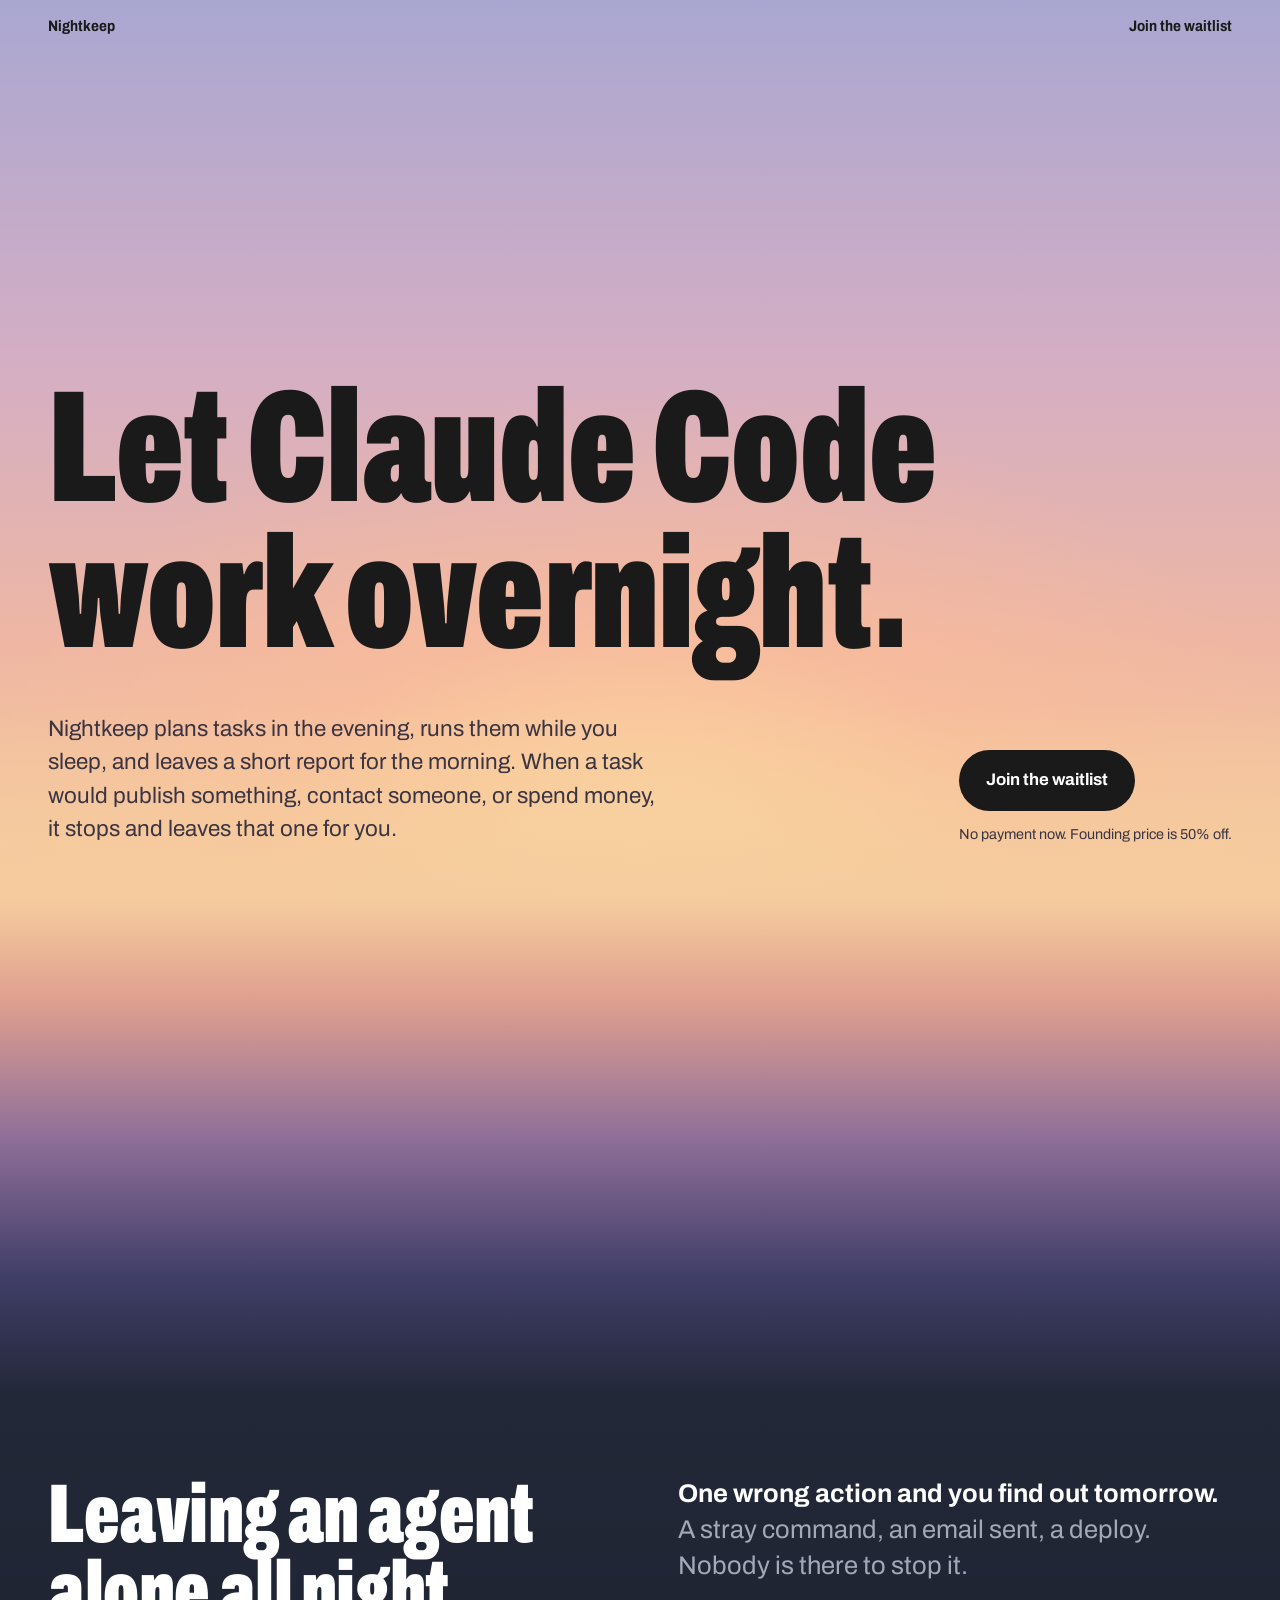
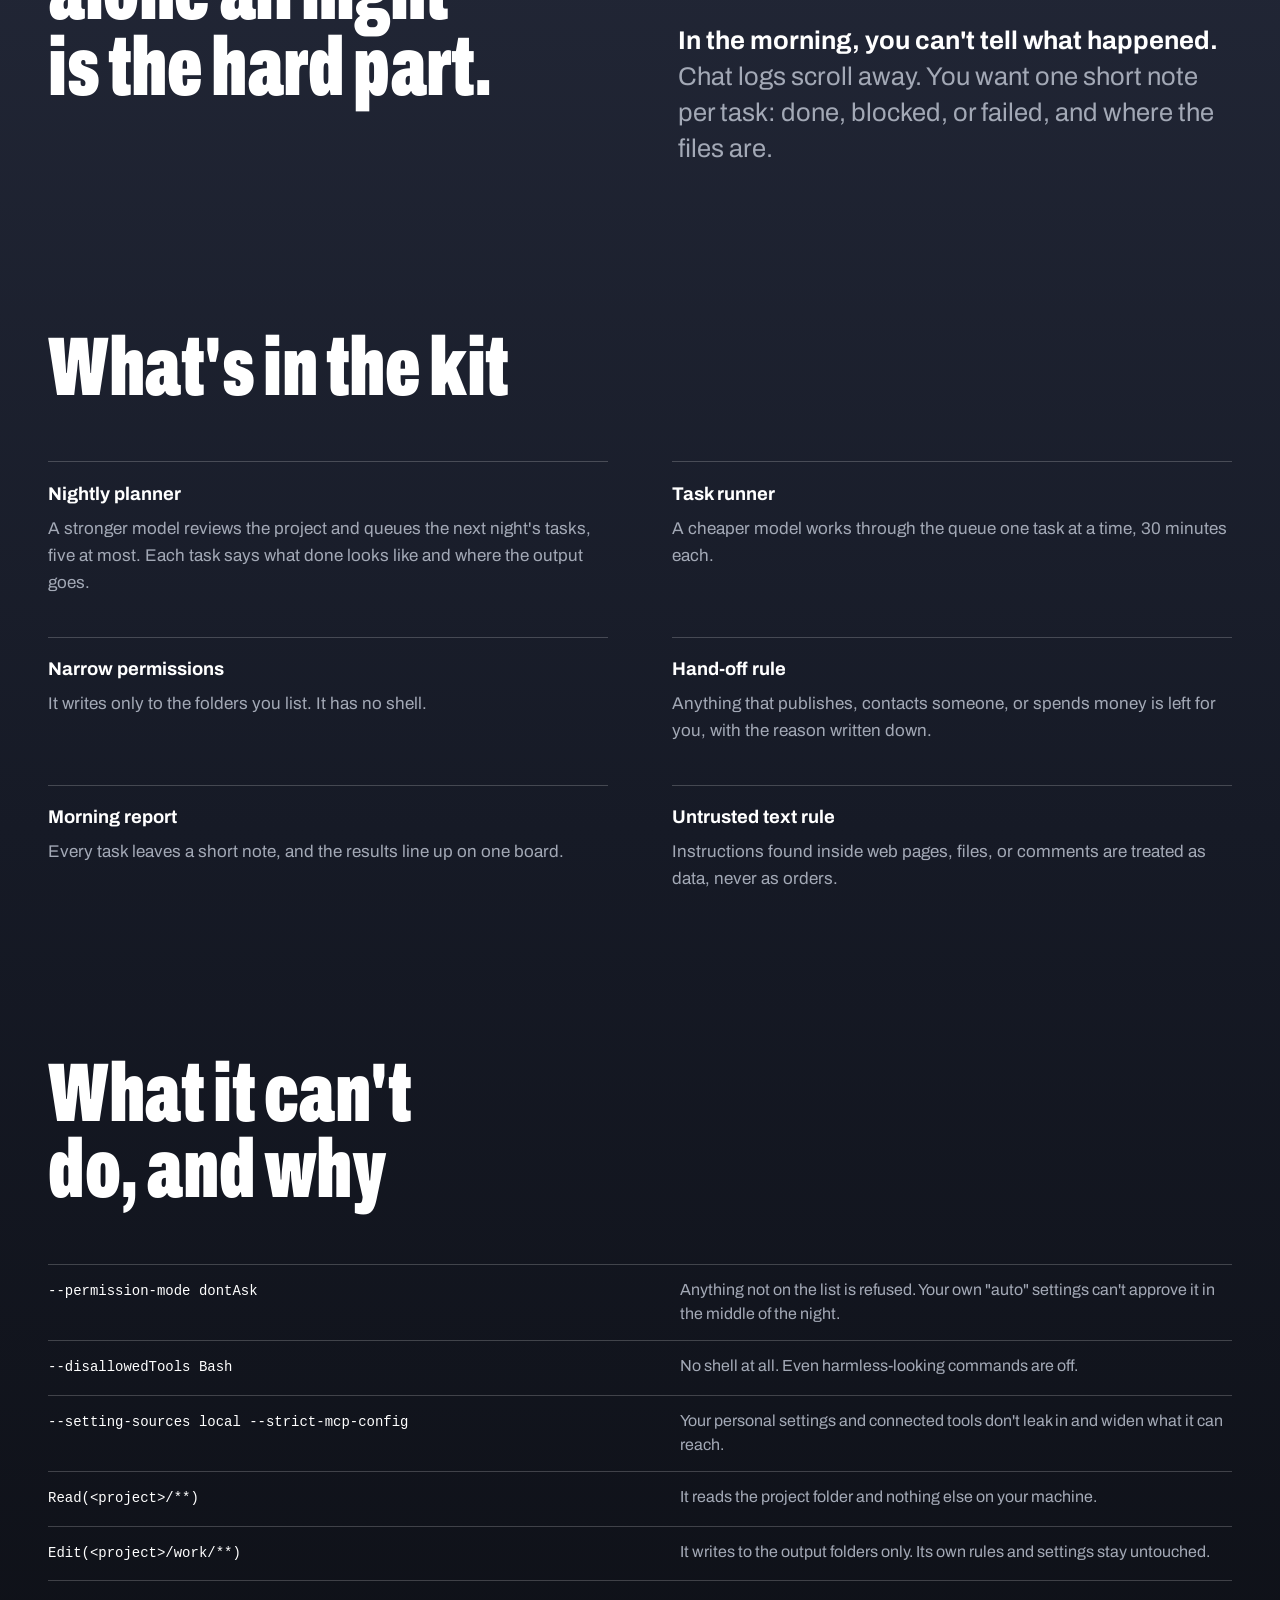
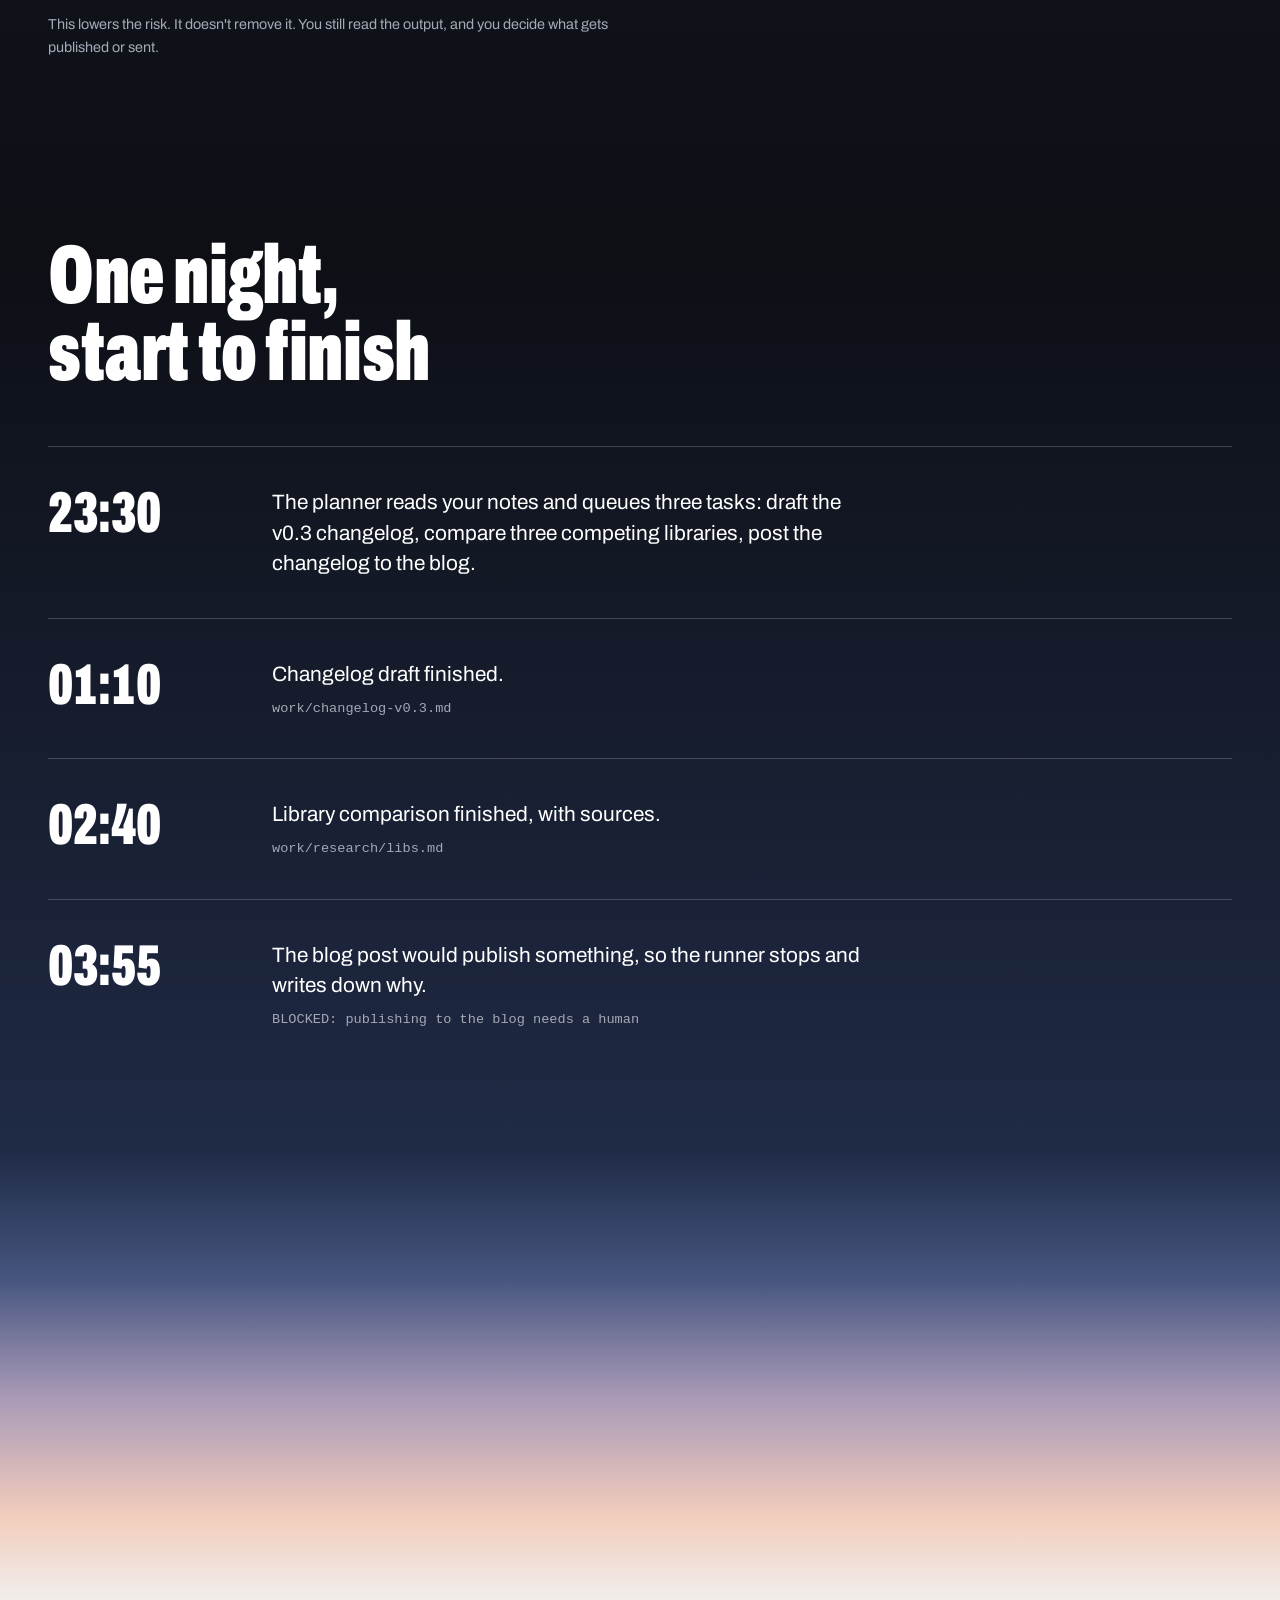
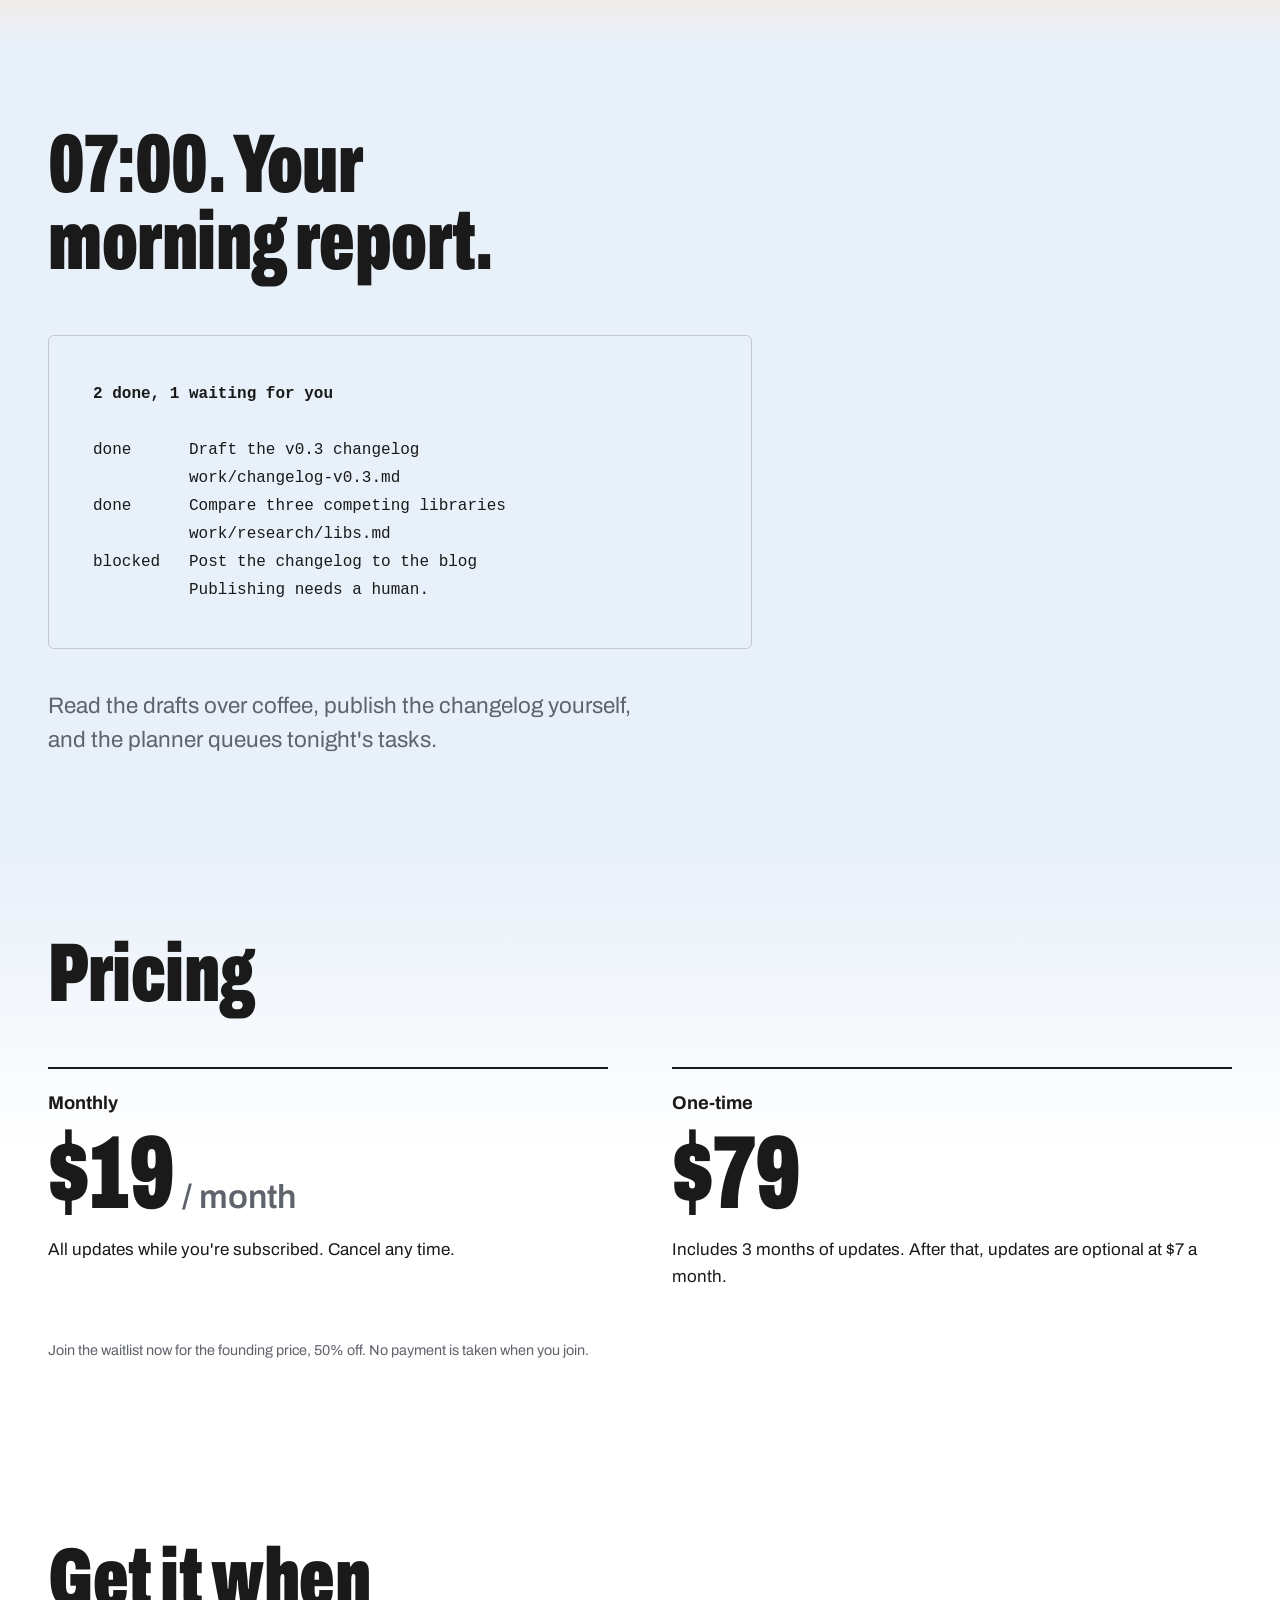
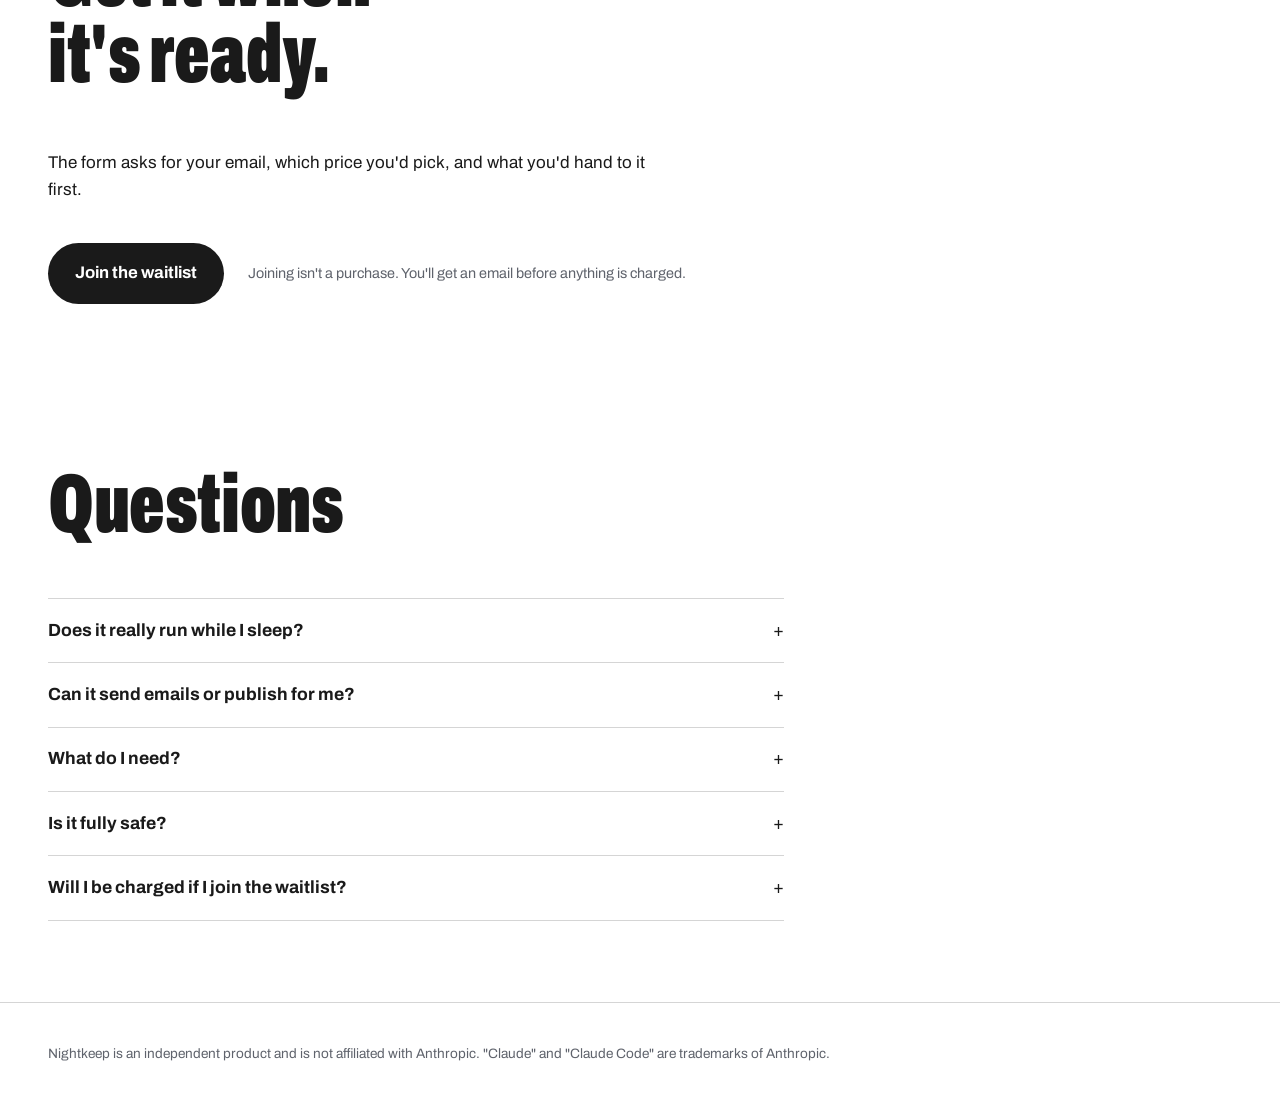
==== overnight/index.html @ c1ae65b8 "Landing pages for the Nightkeep kits Co-Authored-By: Claude Opus 5.5 <noreply@anthropic.com>" ====
<!DOCTYPE html>
<html lang="en">
<head>
<meta charset="utf-8">
<meta name="viewport" content="width=device-width, initial-scale=1, viewport-fit=cover">
<meta name="theme-color" content="#a9a7d1">
<link rel="icon" href="../favicon.svg" type="image/svg+xml">
<title>Nightkeep: overnight agent kit for Claude Code</title>
<meta name="description" content="Plan tasks one night, let Claude Code run them the next, read a report in the morning. It stops and asks before publishing, contacting anyone, or spending money.">
<link rel="preconnect" href="https://fonts.googleapis.com">
<link rel="preconnect" href="https://fonts.gstatic.com" crossorigin>
<link rel="stylesheet" href="https://fonts.googleapis.com/css2?family=Archivo:wdth,wght@62..125,400..900&display=swap">
<link rel="stylesheet" href="../site.css">
</head>
<body>
<header class="bar">
  <a href="../">Nightkeep</a>
  <span class="bar-right">
    <a class="bar-label" href="#signup">Join the waitlist</a>
  </span>
</header>

<main>
<section class="hero">
  <h1>Let Claude Code work overnight.</h1>
  <div class="hero-foot">
    <p class="lead">Nightkeep plans tasks in the evening, runs them while you sleep, and leaves a short report for the morning. When a task would publish something, contact someone, or spend money, it stops and leaves that one for you.</p>
    <div class="hero-actions">
      <a class="btn" href="TALLY_URL">Join the waitlist</a>
      <span class="small">No payment now. Founding price is 50% off.</span>
    </div>
  </div>
</section>

<div class="tone-night">
<section>
  <div class="wrap split">
    <h2>Leaving an agent alone all night is the hard part.</h2>
    <ul class="pains">
      <li><p><strong>One wrong action and you find out tomorrow.</strong> <span>A stray command, an email sent, a deploy. Nobody is there to stop it.</span></p></li>
      <li><p><strong>In the morning, you can't tell what happened.</strong> <span>Chat logs scroll away. You want one short note per task: done, blocked, or failed, and where the files are.</span></p></li>
    </ul>
  </div>
</section>

<section>
  <div class="wrap">
    <h2>What's in the kit</h2>
    <dl class="kit">
      <div><dt>Nightly planner</dt><dd>A stronger model reviews the project and queues the next night's tasks, five at most. Each task says what done looks like and where the output goes.</dd></div>
      <div><dt>Task runner</dt><dd>A cheaper model works through the queue one task at a time, 30 minutes each.</dd></div>
      <div><dt>Narrow permissions</dt><dd>It writes only to the folders you list. It has no shell.</dd></div>
      <div><dt>Hand-off rule</dt><dd>Anything that publishes, contacts someone, or spends money is left for you, with the reason written down.</dd></div>
      <div><dt>Morning report</dt><dd>Every task leaves a short note, and the results line up on one board.</dd></div>
      <div><dt>Untrusted text rule</dt><dd>Instructions found inside web pages, files, or comments are treated as data, never as orders.</dd></div>
    </dl>
  </div>
</section>

<section>
  <div class="wrap">
    <h2>What it can't do, and why</h2>
    <ul class="command">
      <li><code>--permission-mode dontAsk</code><span>Anything not on the list is refused. Your own "auto" settings can't approve it in the middle of the night.</span></li>
      <li><code>--disallowedTools Bash</code><span>No shell at all. Even harmless-looking commands are off.</span></li>
      <li><code>--setting-sources local --strict-mcp-config</code><span>Your personal settings and connected tools don't leak in and widen what it can reach.</span></li>
      <li><code>Read(&lt;project&gt;/**)</code><span>It reads the project folder and nothing else on your machine.</span></li>
      <li><code>Edit(&lt;project&gt;/work/**)</code><span>It writes to the output folders only. Its own rules and settings stay untouched.</span></li>
    </ul>
    <p class="small after">This lowers the risk. It doesn't remove it. You still read the output, and you decide what gets published or sent.</p>
  </div>
</section>

<section>
  <div class="wrap">
    <h2>One night, start to finish</h2>
    <ol class="night-log">
      <li><time>23:30</time><p>The planner reads your notes and queues three tasks: draft the v0.3 changelog, compare three competing libraries, post the changelog to the blog.</p></li>
      <li><time>01:10</time><p>Changelog draft finished.<span class="state">work/changelog-v0.3.md</span></p></li>
      <li><time>02:40</time><p>Library comparison finished, with sources.<span class="state">work/research/libs.md</span></p></li>
      <li><time>03:55</time><p>The blog post would publish something, so the runner stops and writes down why.<span class="state">BLOCKED: publishing to the blog needs a human</span></p></li>
    </ol>
  </div>
</section>

</div>

<section class="dawn">
  <div class="wrap">
    <h2>07:00. Your morning report.</h2>
<pre class="report"><b>2 done, 1 waiting for you</b>

done      Draft the v0.3 changelog
          work/changelog-v0.3.md
done      Compare three competing libraries
          work/research/libs.md
blocked   Post the changelog to the blog
          Publishing needs a human.</pre>
    <p class="lead">Read the drafts over coffee, publish the changelog yourself, and the planner queues tonight's tasks.</p>
  </div>
</section>

<section id="pricing">
  <div class="wrap">
    <h2>Pricing</h2>
    <div class="plans">
      <div class="plan"><h3>Monthly</h3><p class="price">$19<small> / month</small></p><p>All updates while you're subscribed. Cancel any time.</p></div>
      <div class="plan"><h3>One-time</h3><p class="price">$79</p><p>Includes 3 months of updates. After that, updates are optional at $7 a month.</p></div>
    </div>
    <p class="small after">Join the waitlist now for the founding price, 50% off. No payment is taken when you join.</p>
  </div>
</section>

<section id="signup" class="cta-end">
  <div class="wrap">
    <h2>Get it when it's ready.</h2>
    <p>The form asks for your email, which price you'd pick, and what you'd hand to it first.</p>
    <div class="hero-actions">
      <a class="btn" href="TALLY_URL">Join the waitlist</a>
      <span class="small">Joining isn't a purchase. You'll get an email before anything is charged.</span>
    </div>
  </div>
</section>

<section>
  <div class="wrap faq">
    <h2>Questions</h2>
    <details><summary>Does it really run while I sleep?</summary><p>Yes. The runner is built for unattended runs, scheduled on your own machine or server. Watch the first few runs yourself.</p></details>
    <details><summary>Can it send emails or publish for me?</summary><p>No, by design. Those tasks stop with a note and wait for you.</p></details>
    <details><summary>What do I need?</summary><p>Claude Code and an Anthropic account. Model usage is billed by Anthropic, not by Nightkeep.</p></details>
    <details><summary>Is it fully safe?</summary><p>No tool can promise that. The kit limits where the agent writes, what it can run, and how long it works, and it hands risky actions to you. Read the output.</p></details>
    <details><summary>Will I be charged if I join the waitlist?</summary><p>No. Joining only records your email and the price you'd pick. You'll be contacted before any charge.</p></details>
  </div>
</section>
</main>

<footer class="site-footer">Nightkeep is an independent product and is not affiliated with Anthropic. "Claude" and "Claude Code" are trademarks of Anthropic.</footer>
</body>
</html>
---- site.css ----
:root {
  --paper: #ffffff;
  --ink: #1a1a1a;
  --mute: #5f636c;
  --night-mute: #a3a9b6;
  --dusk-top: #a9a7d1;
  --dusk-low: #f5cc9e;
  --morning: #e8f0f9;
  --band: clamp(14rem, 55vh, 34rem);
  --bg: var(--paper);
  --fg: var(--ink);
  --sub: var(--mute);
  --rule: rgba(26, 26, 26, 0.18);
  --font: "Archivo", "Helvetica Neue", Arial, sans-serif;
  --mono: ui-monospace, "SF Mono", Menlo, Consolas, monospace;
  --gutter: clamp(1rem, 4vw, 3rem);
  --measure: 38rem;
}

* { box-sizing: border-box; }

html { scroll-behavior: smooth; }

body {
  margin: 0;
  font: 400 1.0625rem/1.6 var(--font);
  color: var(--fg);
  background: var(--paper);
  -webkit-font-smoothing: antialiased;
  padding-bottom: env(safe-area-inset-bottom);
}

/* The page runs evening, night, morning, day. The evening sky is the hero,
   a dusk band leads into the night, which deepens towards 1am and turns blue
   before dawn, and a sunrise band leads into the morning report. */
.tone-night {
  --fg: var(--paper);
  --sub: var(--night-mute);
  --rule: rgba(255, 255, 255, 0.2);
  color: var(--fg);
  padding-top: var(--band);
  background: linear-gradient(
    var(--dusk-low) 0,
    #e0a08f calc(var(--band) * 0.2),
    #8f6f99 calc(var(--band) * 0.48),
    #403e68 calc(var(--band) * 0.76),
    #232838 var(--band),
    #161a26 calc(var(--band) + (100% - var(--band)) * 0.35),
    #0d0f15 calc(var(--band) + (100% - var(--band)) * 0.7),
    #1f2a45 100%
  );
}
.tone-night section { background: none; }

.dawn {
  padding-top: calc(var(--band) + clamp(3.5rem, 9vh, 6.5rem));
  background: linear-gradient(
    #1f2a45 0,
    #46557f calc(var(--band) * 0.26),
    #a99ab7 calc(var(--band) * 0.5),
    #f2cdbc calc(var(--band) * 0.74),
    #f1ece9 calc(var(--band) * 0.9),
    var(--morning) var(--band)
  );
}
.dawn + section { background: linear-gradient(var(--morning), var(--paper) 50%); }

@media (prefers-reduced-motion: reduce) {
  html { scroll-behavior: auto; }
  .hero::before { animation: none; }
}

a { color: inherit; text-underline-offset: 0.22em; text-decoration-thickness: 1px; }
a:hover { text-decoration-thickness: 2px; }
a:focus-visible, button:focus-visible, summary:focus-visible {
  outline: 2px solid currentColor;
  outline-offset: 4px;
}

.bar {
  position: absolute;
  inset: 0 0 auto;
  z-index: 1;
  display: flex;
  align-items: baseline;
  justify-content: space-between;
  gap: 1rem;
  padding: 0.9rem var(--gutter);
  font-weight: 700;
  font-stretch: 87%;
  font-size: 0.95rem;
}
.bar a { text-decoration: none; }
.bar-right { display: flex; gap: 1.5rem; align-items: baseline; }

.wrap {
  padding-inline: var(--gutter);
  max-width: 82rem;
  margin-inline: auto;
}

section { padding-block: clamp(3.5rem, 9vh, 6.5rem); background: var(--paper); }

h1, h2, .display {
  font-family: var(--font);
  font-stretch: 62%;
  font-weight: 900;
  line-height: 0.92;
  letter-spacing: -0.005em;
  margin: 0;
  text-wrap: balance;
}

h1 { font-size: clamp(3.6rem, 12.4vw, 13rem); }
h1.long { font-size: clamp(3.2rem, 9.4vw, 10rem); }
h2 { font-size: clamp(2.4rem, 6.5vw, 5.4rem); max-width: 14ch; margin-bottom: clamp(2rem, 5vw, 3.5rem); }
h3 { font-size: 1.15rem; font-weight: 700; margin: 0 0 0.35rem; }

p { margin: 0 0 1rem; max-width: var(--measure); }
.lead { font-size: clamp(1.15rem, 2vw, 1.4rem); line-height: 1.5; color: var(--sub); margin-top: clamp(1.5rem, 4vw, 2.5rem); }
.small { font-size: 0.9rem; color: var(--sub); }
.after { margin-top: 2rem; }

.hero {
  --sub: #3b3442;
  position: relative;
  isolation: isolate;
  overflow: hidden;
  min-height: 100svh;
  display: flex;
  flex-direction: column;
  justify-content: flex-end;
  padding: calc(3.4rem + clamp(3rem, 10vh, 6rem)) max(var(--gutter), (100% - 82rem) / 2 + var(--gutter)) clamp(2rem, 6vh, 4rem);
  background: linear-gradient(var(--dusk-top), #d4aec4 40%, #efb7a3 72%, var(--dusk-low));
}
/* The low sun: a warm glow that sinks and rises slowly behind the headline. */
.hero::before {
  content: "";
  position: absolute;
  z-index: -1;
  left: 50%;
  bottom: -40vmax;
  width: 110vmax;
  height: 80vmax;
  margin-left: -55vmax;
  background: radial-gradient(closest-side, rgba(255, 222, 160, 0.95), rgba(255, 190, 150, 0.45) 55%, rgba(255, 190, 150, 0) 100%);
  animation: sun 22s ease-in-out infinite alternate;
}
.hero::after {
  content: "";
  position: absolute;
  z-index: -1;
  inset: auto 0 0;
  height: 22vh;
  background: linear-gradient(rgba(245, 204, 158, 0), var(--dusk-low));
}
@keyframes sun {
  from { transform: translate3d(-12%, 0, 0) scale(1); }
  to { transform: translate3d(12%, 14%, 0) scale(0.9); }
}
.hero-foot {
  display: grid;
  grid-template-columns: minmax(0, 1fr) auto;
  gap: 2rem clamp(2rem, 6vw, 6rem);
  align-items: end;
  margin-top: clamp(2rem, 5vh, 3.5rem);
}
.hero-foot .lead { margin: 0; }
.hero-actions { display: flex; flex-wrap: wrap; gap: 1rem 1.5rem; align-items: center; margin-top: 2.5rem; }
.hero-foot .hero-actions { margin: 0; flex-direction: column; align-items: flex-start; gap: 0.75rem; }

.btn {
  display: inline-block;
  padding: 1.05rem 1.7rem;
  background: var(--fg);
  color: var(--bg);
  text-decoration: none;
  font-weight: 700;
  font-size: 1.05rem;
  border-radius: 999px;
  transition: transform 0.2s ease;
}
.btn:hover { transform: translateY(-2px); }
.btn:active { transform: translateY(0); }

.split {
  display: grid;
  grid-template-columns: minmax(0, 1fr) minmax(0, 1fr);
  gap: clamp(2rem, 6vw, 6rem);
}

.pains { display: grid; gap: 2.5rem; margin: 0; padding: 0; list-style: none; }
.pains p { font-size: clamp(1.25rem, 2.2vw, 1.6rem); line-height: 1.4; margin: 0; }
.pains strong { display: block; font-weight: 700; }
.pains span { color: var(--sub); }

.kit { display: grid; grid-template-columns: repeat(2, minmax(0, 1fr)); gap: 2.5rem clamp(2rem, 5vw, 5rem); margin: 0; }
.kit div { border-top: 1px solid var(--rule); padding-top: 1.1rem; }
.kit dt { font-weight: 700; font-size: 1.15rem; margin-bottom: 0.35rem; }
.kit dd { margin: 0; color: var(--sub); }

.command {
  font-family: var(--mono);
  font-size: clamp(0.8rem, 1.4vw, 0.95rem);
  line-height: 1.9;
  margin: 0;
  padding: 0;
  list-style: none;
  border-top: 1px solid var(--rule);
}
.command li {
  display: grid;
  grid-template-columns: minmax(0, 1.1fr) minmax(0, 1fr);
  gap: 1.5rem;
  padding: 0.85rem 0;
  border-bottom: 1px solid var(--rule);
}
.command code { white-space: pre-wrap; overflow-wrap: anywhere; }
.command span { font-family: var(--font); font-size: 1rem; line-height: 1.5; color: var(--sub); }
.rules { font-family: var(--font); }
.rules strong { font-size: clamp(1.1rem, 1.8vw, 1.3rem); line-height: 1.4; }

.night-log { margin: 0; padding: 0; list-style: none; }
.night-log li {
  display: grid;
  grid-template-columns: clamp(5rem, 14vw, 11rem) minmax(0, 1fr);
  gap: clamp(1rem, 4vw, 3rem);
  padding-block: clamp(1.5rem, 4vw, 2.5rem);
  border-top: 1px solid var(--rule);
}
.night-log time {
  font-stretch: 62%;
  font-weight: 900;
  font-size: clamp(2rem, 5vw, 3.6rem);
  line-height: 0.9;
  font-variant-numeric: tabular-nums;
}
.night-log p { margin: 0; font-size: clamp(1.1rem, 1.8vw, 1.3rem); line-height: 1.45; }
.state { display: block; margin-top: 0.6rem; font-family: var(--mono); font-size: 0.85rem; color: var(--sub); }

.report {
  font-family: var(--mono);
  font-size: clamp(0.85rem, 1.5vw, 1rem);
  line-height: 1.75;
  margin: 0;
  padding: clamp(1.5rem, 4vw, 2.75rem);
  border: 1px solid var(--rule);
  border-radius: 6px;
  white-space: pre-wrap;
  overflow-wrap: anywhere;
  max-width: 44rem;
}
.report b { font-weight: 700; }

.plans { display: grid; grid-template-columns: repeat(2, minmax(0, 1fr)); gap: clamp(2rem, 5vw, 5rem); }
.plan { border-top: 2px solid var(--fg); padding-top: 1.25rem; }
.price {
  font-stretch: 62%;
  font-weight: 900;
  font-size: clamp(3.5rem, 9vw, 6.5rem);
  line-height: 0.9;
  margin: 0.5rem 0 1rem;
}
.price small { font-size: 0.32em; font-weight: 600; font-stretch: 100%; color: var(--sub); }

.faq details, .faq h2 { max-width: 46rem; }
details { border-top: 1px solid var(--rule); padding: 1.1rem 0; }
details:last-child { border-bottom: 1px solid var(--rule); }
summary { cursor: pointer; font-weight: 700; font-size: 1.1rem; list-style: none; display: flex; justify-content: space-between; gap: 1rem; }
summary::-webkit-details-marker { display: none; }
summary::after { content: "+"; font-weight: 400; transition: transform 0.2s ease; }
details[open] summary::after { transform: rotate(45deg); }
details p { margin: 0.75rem 0 0; color: var(--sub); }

code { font-family: var(--mono); font-size: 0.92em; }

.cta-end h2 { max-width: 16ch; }

.site-footer {
  padding: 2.5rem var(--gutter) 3rem;
  max-width: 82rem;
  margin-inline: auto;
  font-size: 0.85rem;
  color: var(--sub);
  border-top: 1px solid var(--rule);
}

.kits { margin: 0; padding: 0; list-style: none; border-top: 1px solid var(--rule); }
.kits li { border-bottom: 1px solid var(--rule); }
.kits a {
  display: grid;
  grid-template-columns: minmax(0, 1fr) auto;
  gap: 1rem 2rem;
  align-items: baseline;
  padding-block: clamp(1.5rem, 4vw, 2.5rem);
  text-decoration: none;
}
.kits .display { font-size: clamp(2.2rem, 6vw, 4.6rem); }
.kits p { grid-column: 1 / -1; margin: 0; color: var(--sub); }
.kits a:hover .display { text-decoration: underline; text-decoration-thickness: 3px; text-underline-offset: 0.12em; }

@media (max-width: 48rem) {
  .split, .kit, .plans, .hero-foot { grid-template-columns: minmax(0, 1fr); }
  .command li { grid-template-columns: minmax(0, 1fr); gap: 0.35rem; }
}
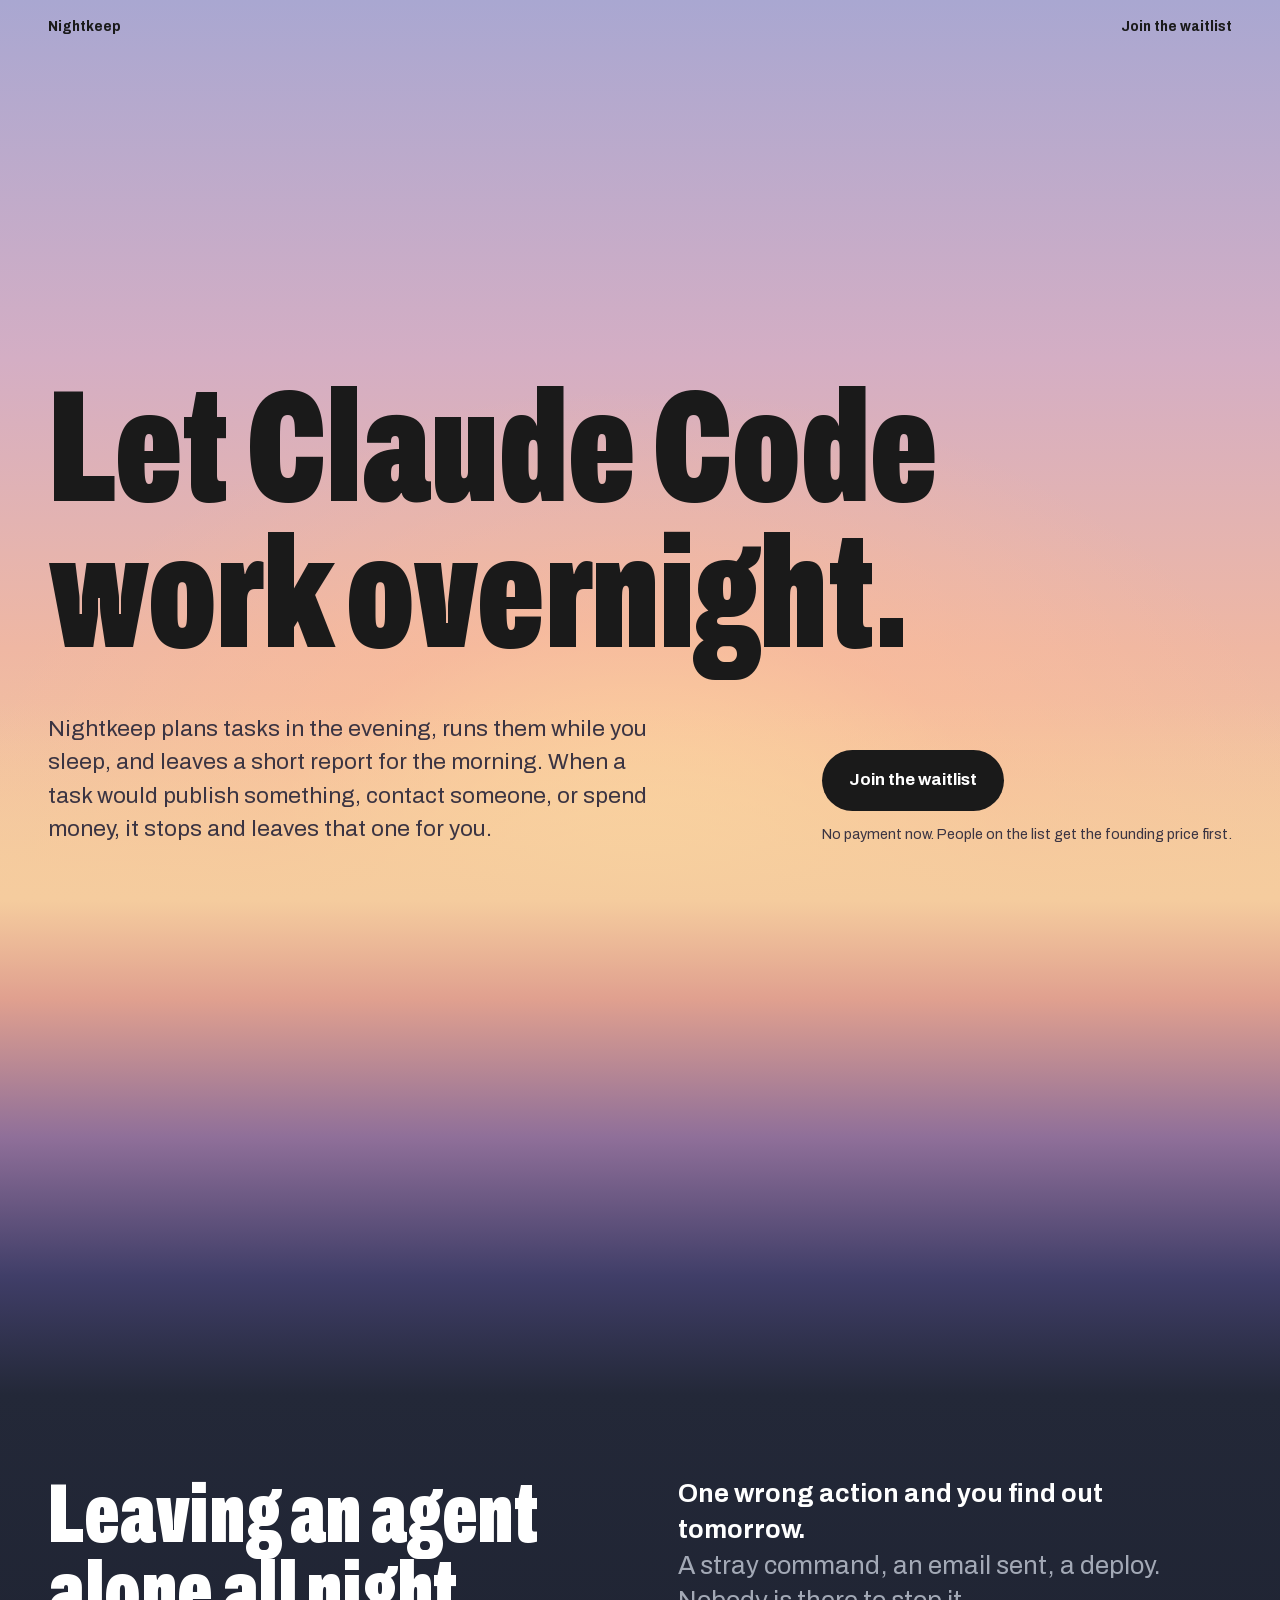
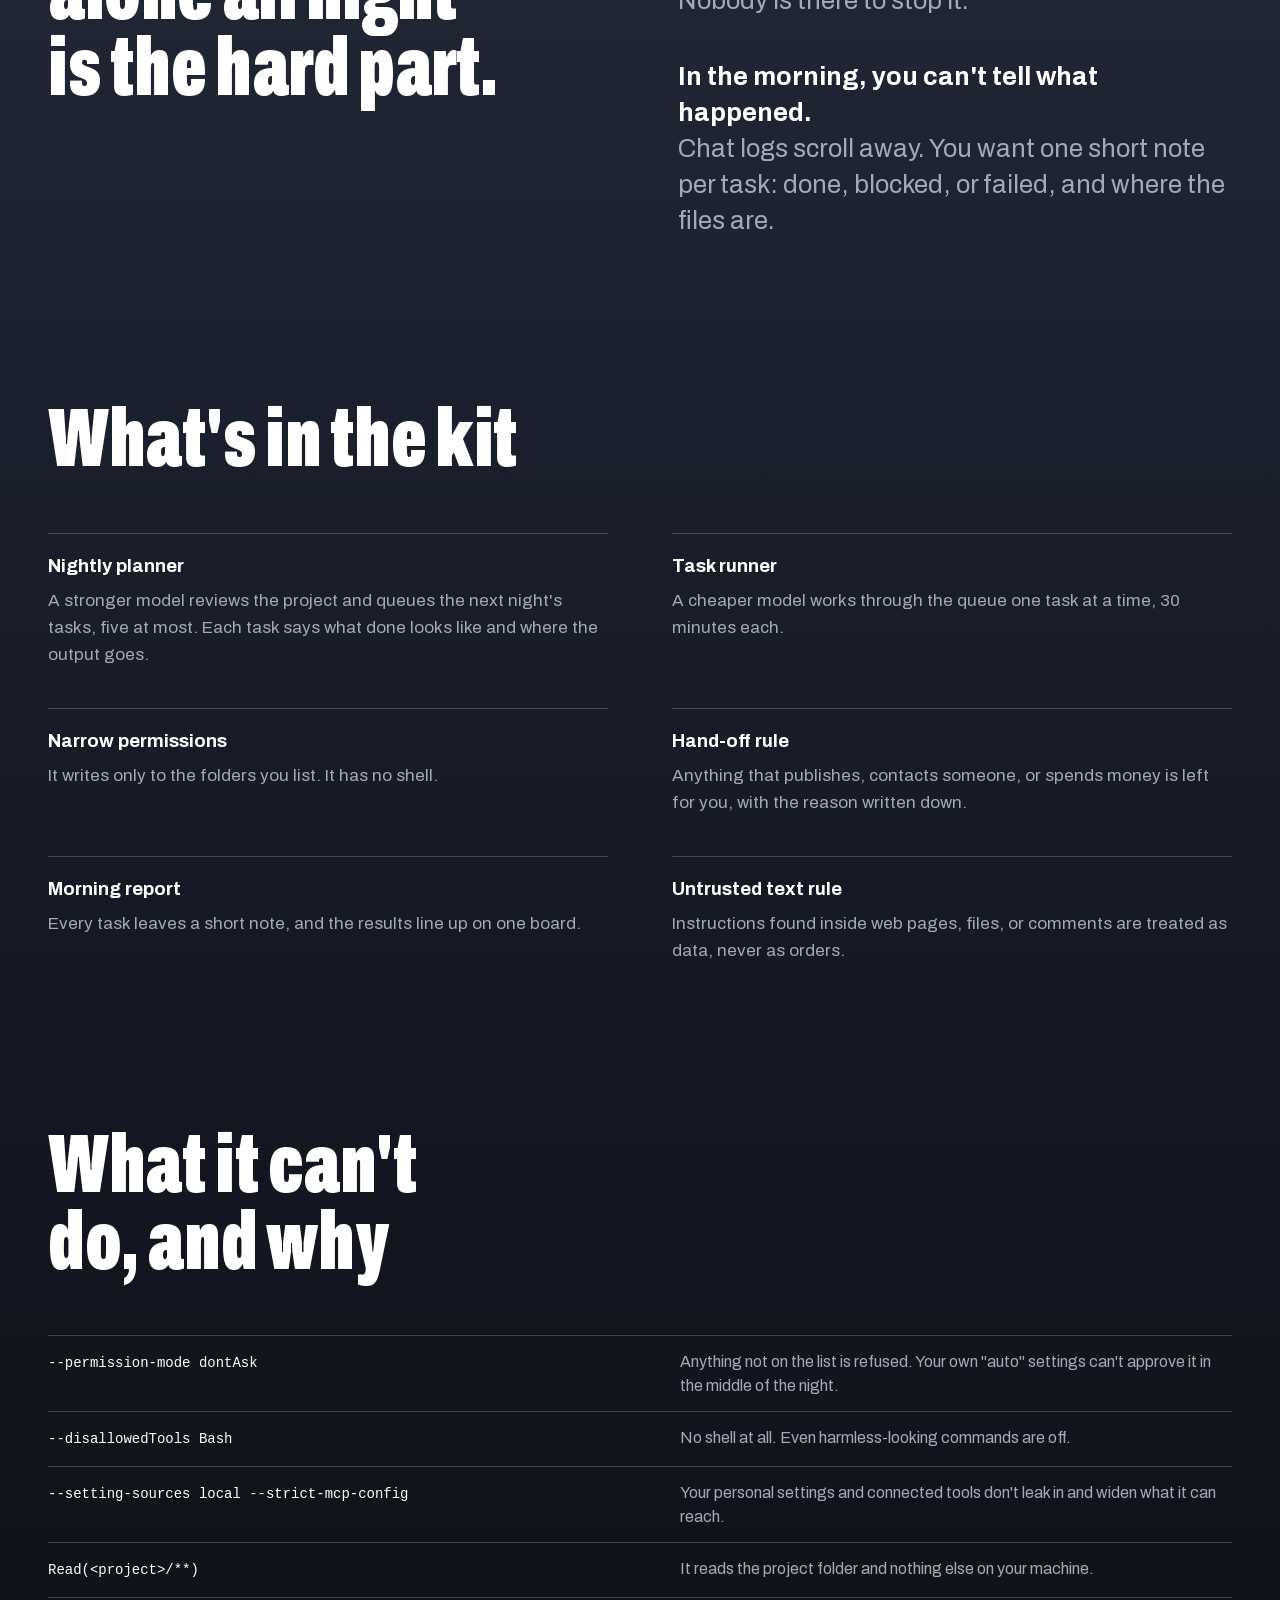
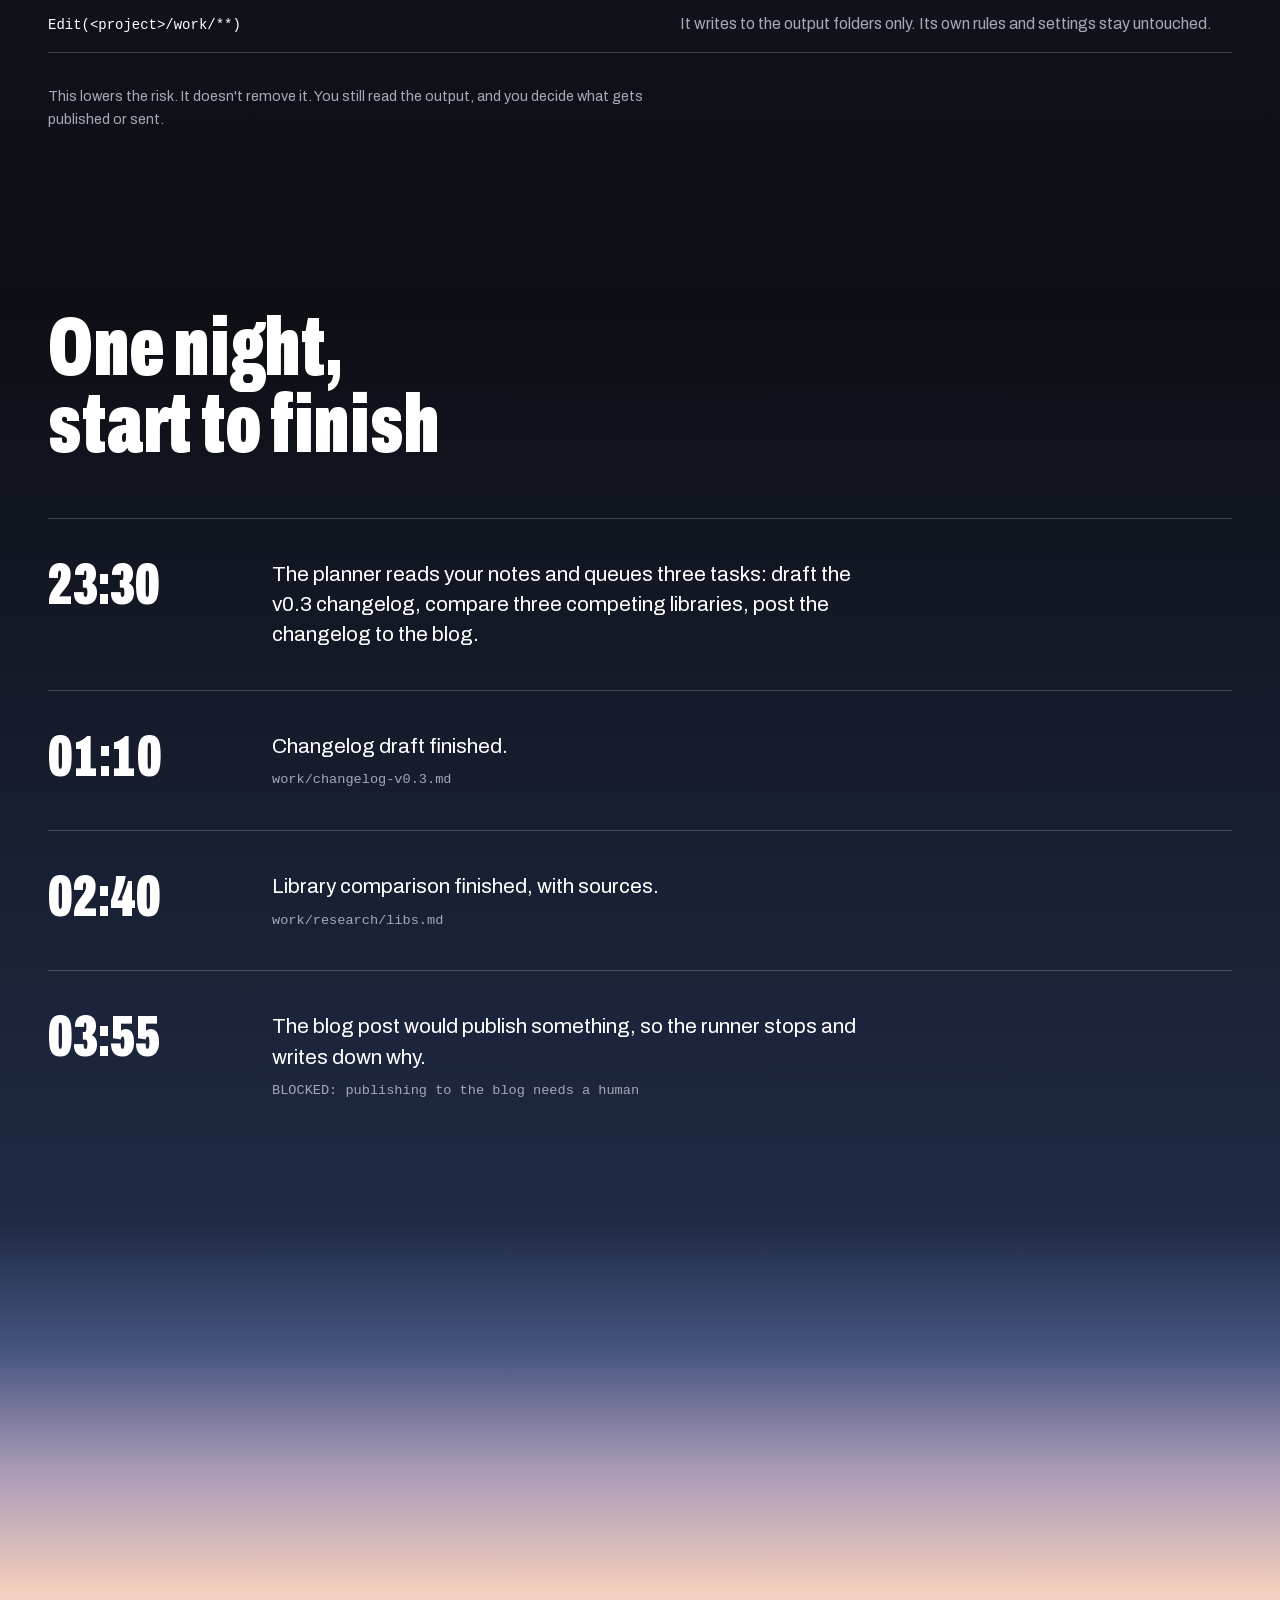
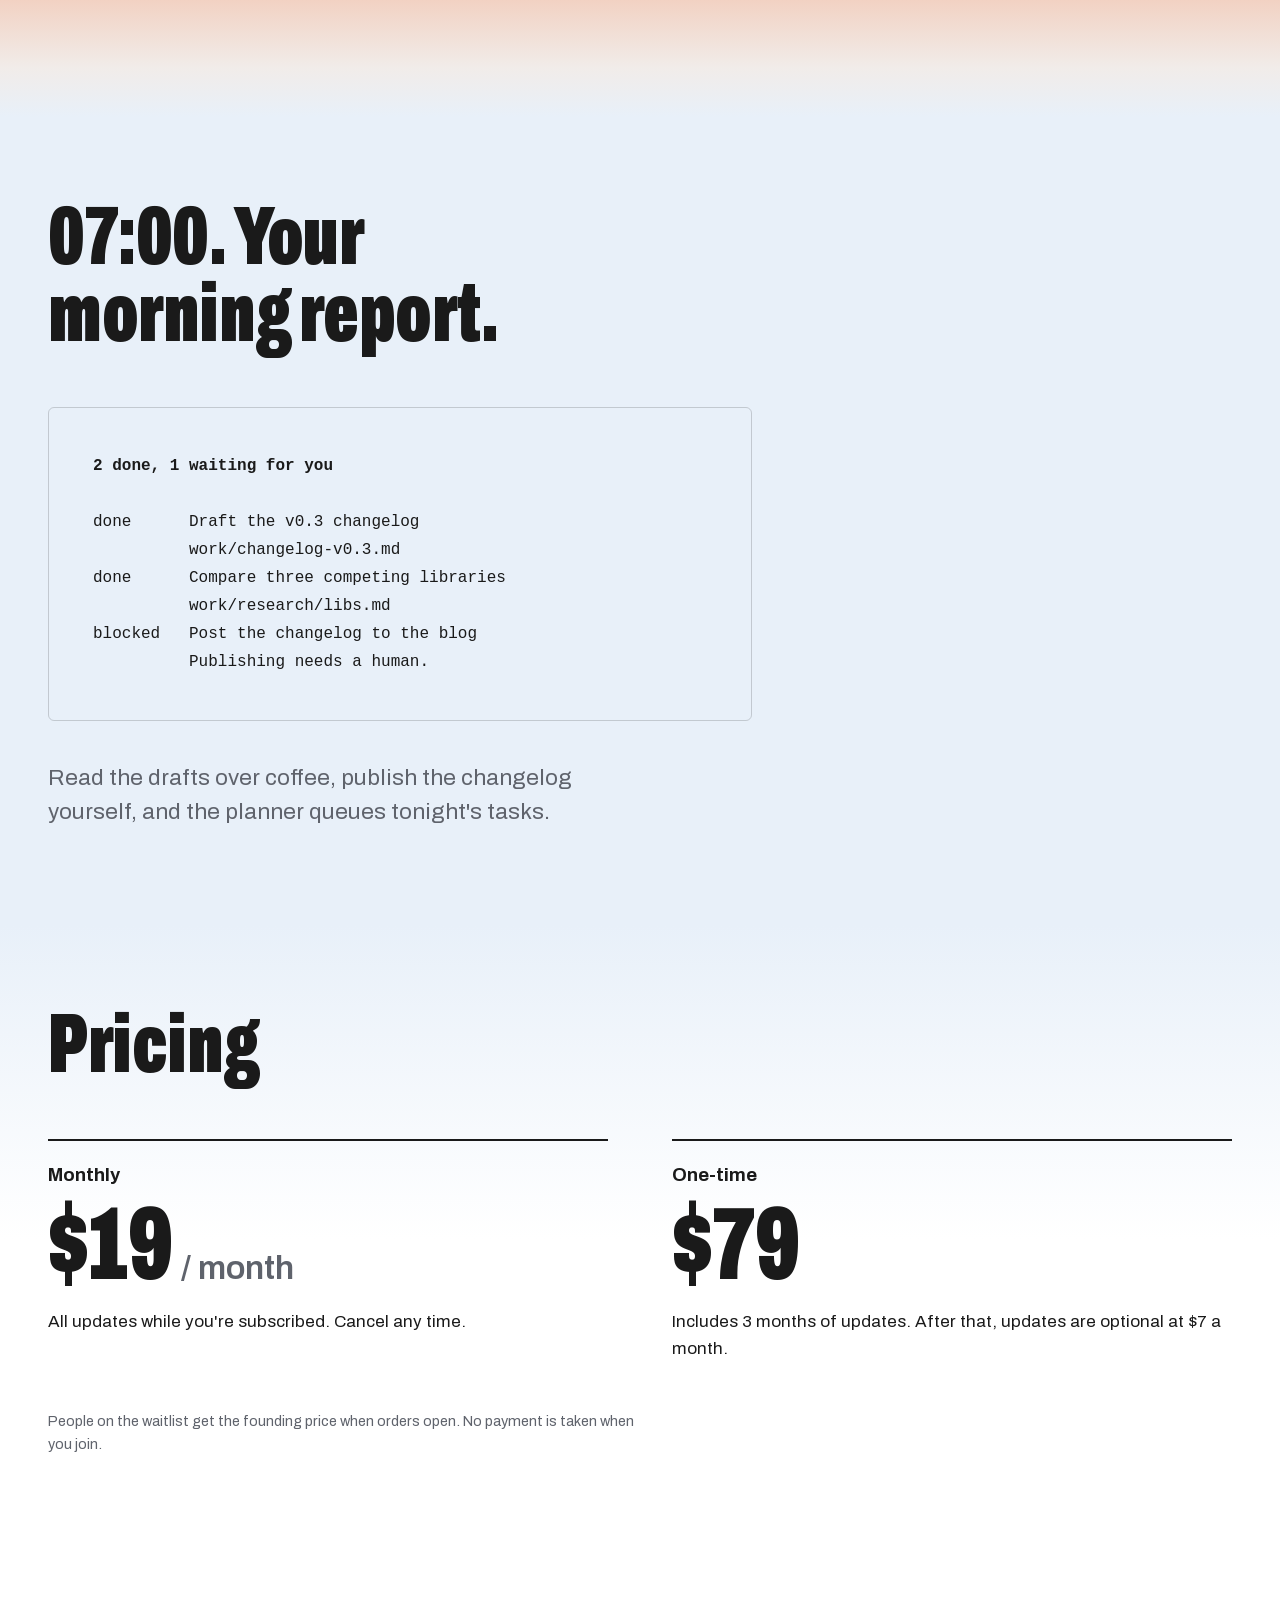
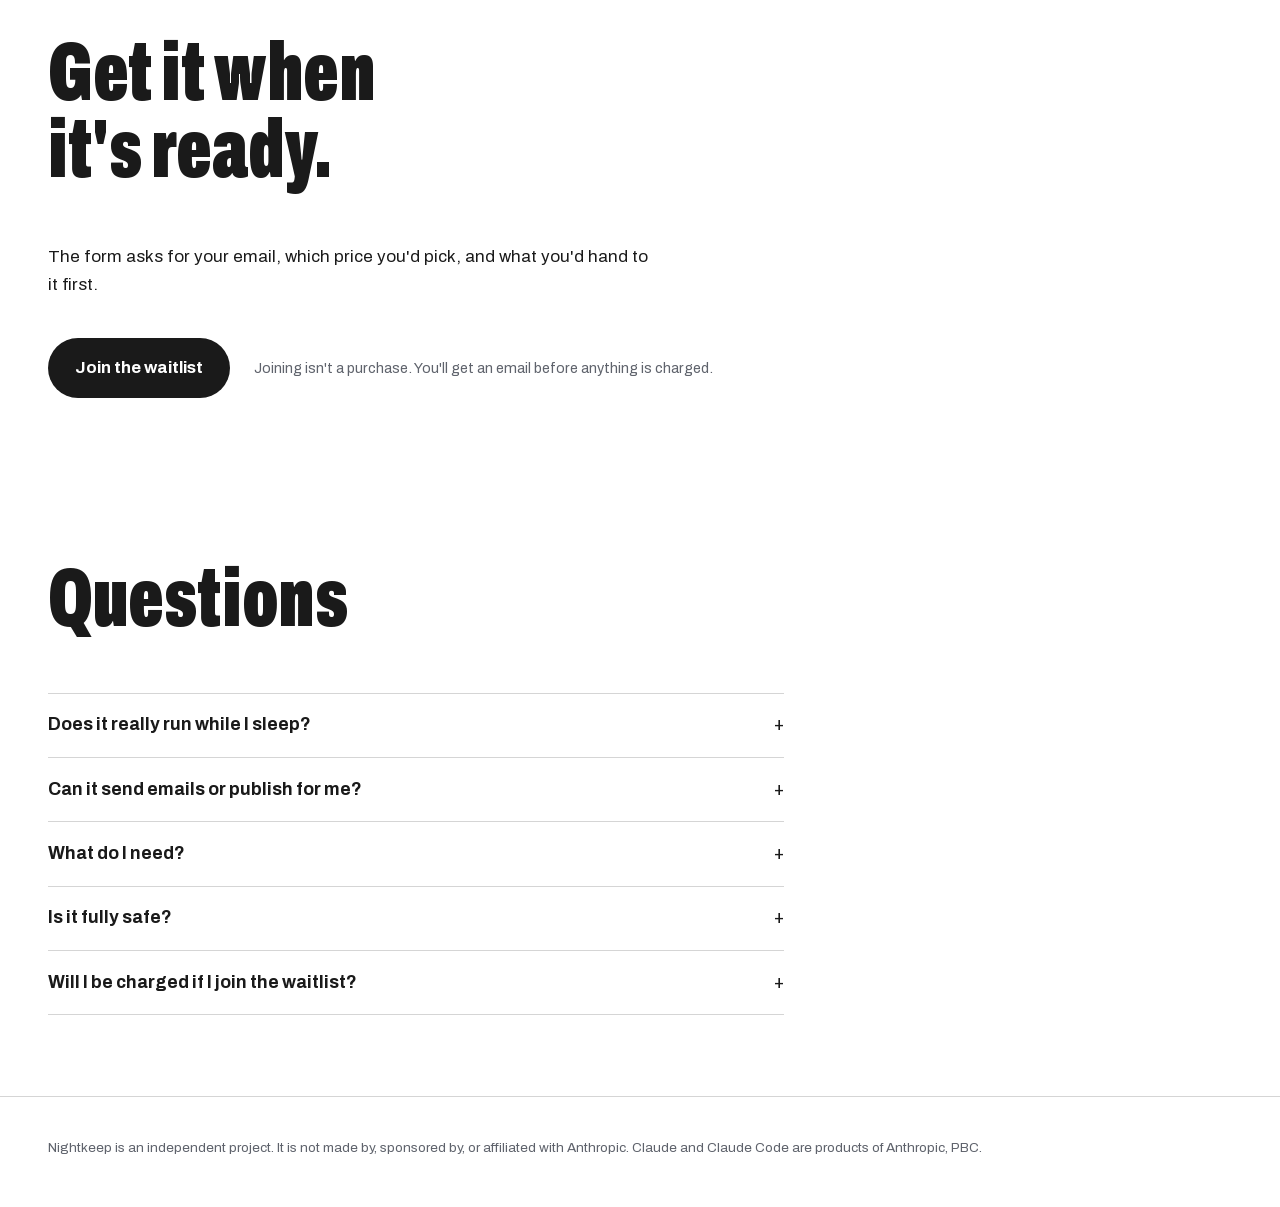
==== commit 42583f5c: "Remove discount claims, self-host Archivo, clarify independence from Anthropic" ====
--- a/overnight/index.html
+++ b/overnight/index.html
@@ -5,12 +5,10 @@
 <meta name="viewport" content="width=device-width, initial-scale=1, viewport-fit=cover">
 <meta name="theme-color" content="#a9a7d1">
 <link rel="icon" href="../favicon.svg" type="image/svg+xml">
-<title>Nightkeep: overnight agent kit for Claude Code</title>
+<title>Nightkeep: an overnight kit that runs Claude Code</title>
 <meta name="description" content="Plan tasks one night, let Claude Code run them the next, read a report in the morning. It stops and asks before publishing, contacting anyone, or spending money.">
-<link rel="preconnect" href="https://fonts.googleapis.com">
-<link rel="preconnect" href="https://fonts.gstatic.com" crossorigin>
-<link rel="stylesheet" href="https://fonts.googleapis.com/css2?family=Archivo:wdth,wght@62..125,400..900&display=swap">
 <link rel="stylesheet" href="../site.css">
+<script src="../site.js" defer></script>
 </head>
 <body>
 <header class="bar">
@@ -26,8 +24,8 @@
   <div class="hero-foot">
     <p class="lead">Nightkeep plans tasks in the evening, runs them while you sleep, and leaves a short report for the morning. When a task would publish something, contact someone, or spend money, it stops and leaves that one for you.</p>
     <div class="hero-actions">
-      <a class="btn" href="TALLY_URL">Join the waitlist</a>
-      <span class="small">No payment now. Founding price is 50% off.</span>
+      <a class="btn" href="https://tally.so/r/A7obye">Join the waitlist</a>
+      <span class="small">No payment now. People on the list get the founding price first.</span>
     </div>
   </div>
 </section>
@@ -107,7 +105,7 @@
       <div class="plan"><h3>Monthly</h3><p class="price">$19<small> / month</small></p><p>All updates while you're subscribed. Cancel any time.</p></div>
       <div class="plan"><h3>One-time</h3><p class="price">$79</p><p>Includes 3 months of updates. After that, updates are optional at $7 a month.</p></div>
     </div>
-    <p class="small after">Join the waitlist now for the founding price, 50% off. No payment is taken when you join.</p>
+    <p class="small after">People on the waitlist get the founding price when orders open. No payment is taken when you join.</p>
   </div>
 </section>
 
@@ -116,7 +114,7 @@
     <h2>Get it when it's ready.</h2>
     <p>The form asks for your email, which price you'd pick, and what you'd hand to it first.</p>
     <div class="hero-actions">
-      <a class="btn" href="TALLY_URL">Join the waitlist</a>
+      <a class="btn" href="https://tally.so/r/A7obye">Join the waitlist</a>
       <span class="small">Joining isn't a purchase. You'll get an email before anything is charged.</span>
     </div>
   </div>
@@ -134,6 +132,7 @@
 </section>
 </main>
 
-<footer class="site-footer">Nightkeep is an independent product and is not affiliated with Anthropic. "Claude" and "Claude Code" are trademarks of Anthropic.</footer>
+<footer class="site-footer">Nightkeep is an independent project. It is not made by, sponsored by, or affiliated with Anthropic. Claude and Claude Code are products of Anthropic, PBC.</footer>
+<script type="module" src="https://static.cloudflareinsights.com/beacon.min.js" data-cf-beacon='{"token": "556890f9db2842239b6e1c386d51c436"}'></script>
 </body>
 </html>
--- a/site.css
+++ b/site.css
@@ -1,3 +1,13 @@
+@font-face {
+  font-family: "Archivo";
+  font-style: normal;
+  font-weight: 400 900;
+  font-stretch: 62% 125%;
+  font-display: swap;
+  src: url("fonts/archivo-latin.woff2") format("woff2");
+  unicode-range: U+0000-00FF, U+0131, U+0152-0153, U+02BB-02BC, U+02C6, U+02DA, U+02DC, U+0304, U+0308, U+0329, U+2000-206F, U+20AC, U+2122, U+2191, U+2193, U+2212, U+2215, U+FEFF, U+FFFD;
+}
+
 :root {
   --paper: #ffffff;
   --ink: #1a1a1a;
